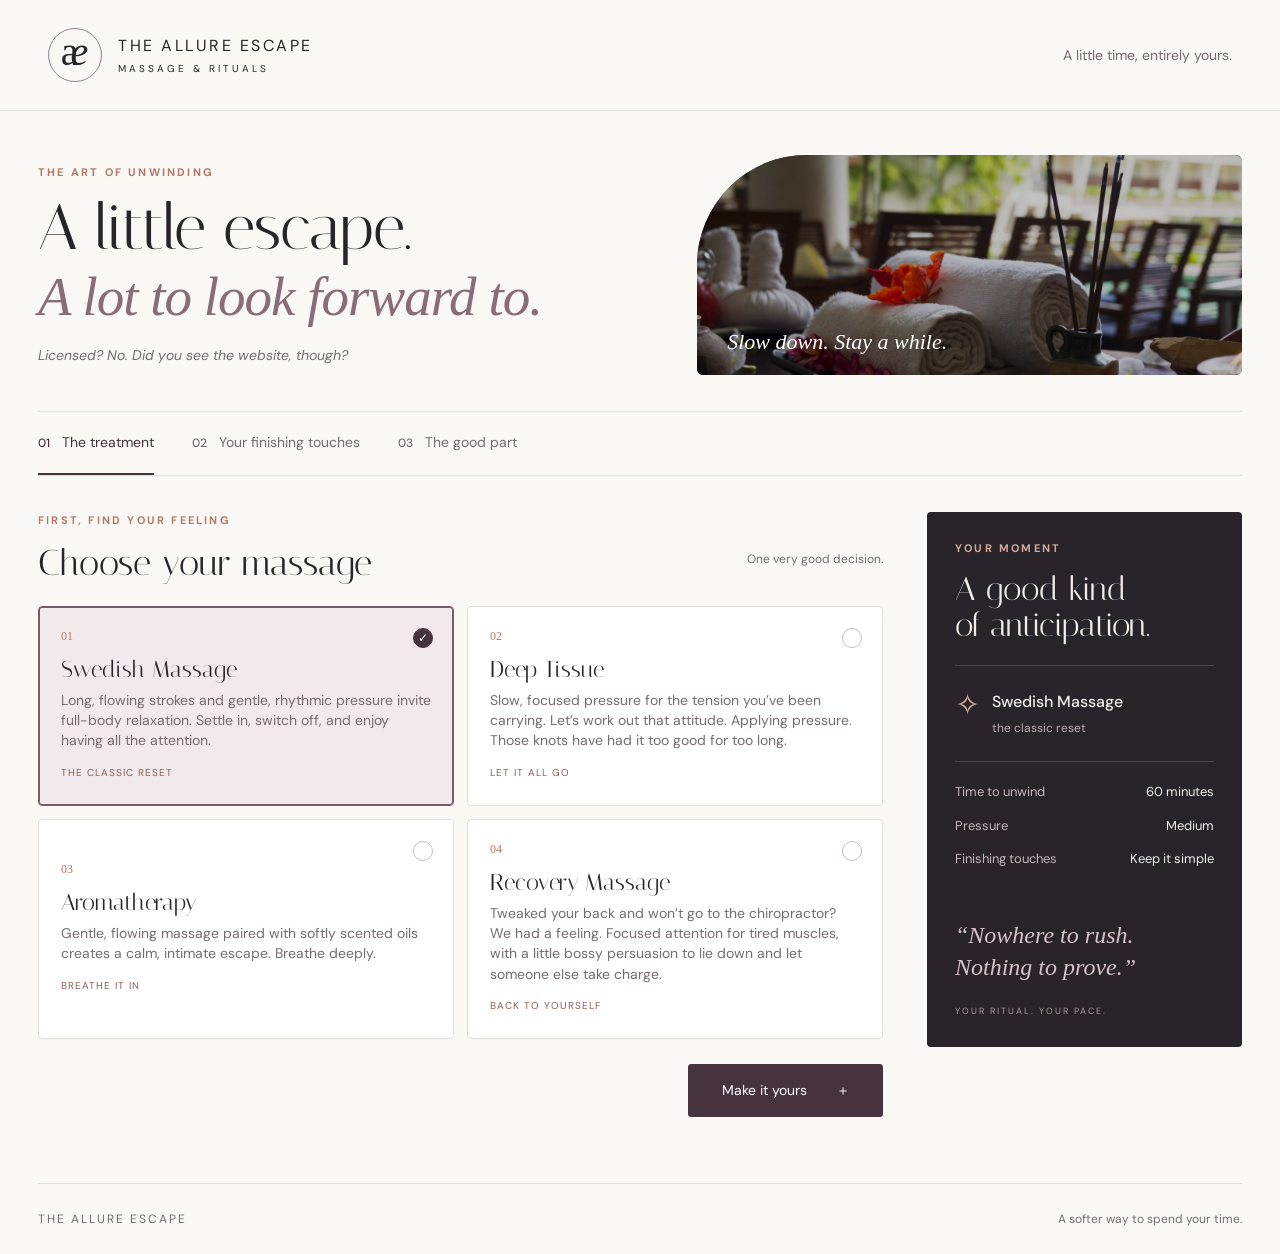
==== index.html @ 10256cab "Acknowledge date requests on-site after Web3Forms confirms delivery Co-Authored-By: Claude Opus 5.5 " ====
<!doctype html>
<html lang="en"><head><meta charset="utf-8"><meta name="viewport" content="width=device-width,initial-scale=1"><meta http-equiv="Content-Security-Policy" content="form-action https://api.web3forms.com; connect-src https://api.web3forms.com"><meta name="referrer" content="no-referrer"><meta name="theme-color" content="#272329"><title>The Allure Escape | Massage & Rituals</title><meta name="description" content="Create a massage ritual that feels like you. Choose your treatment, find your pressure, and set the mood."><link rel="stylesheet" href="style.css?v=date-request"></head>
<body><header><a class="brand" href="./" aria-label="The Allure Escape home"><span class="mark">a<span>e</span></span><span>THE ALLURE ESCAPE<small>MASSAGE & RITUALS</small></span></a><span class="header-note">A little time, entirely yours.</span></header>
<main><section class="intro"><div><p class="eyebrow">THE ART OF UNWINDING</p><h1>A little escape.<br><em>A lot to look forward to.</em></h1><p style="margin-top:14px;font-size:14px;font-style:italic;color:#766c70">Licensed? No. Did you see the website, though?</p></div><div class="photo"><img src="spa.jpg" alt="Rolled spa towels, incense and flowers in warm light"><span>Slow down. Stay a while.</span></div></section>
<nav class="steps" aria-label="Build your ritual"><button data-step="0" class="active"><b>01</b> The treatment</button><button data-step="1"><b>02</b> Your finishing touches</button><button data-step="2"><b>03</b> The good part</button></nav>
<div class="workspace"><div class="content"><section id="step0"><div class="section-top"><div><p class="eyebrow">FIRST, FIND YOUR FEELING</p><h2>Choose your massage</h2></div><span class="note">One very good decision.</span></div><div id="services" class="service-grid"></div></section>
<section id="step1" hidden><p class="eyebrow">MAKE IT YOURS</p><h2>Settle into your kind of calm.</h2><fieldset><legend>How long are we unwinding?</legend><div class="segments" id="durations"></div></fieldset><fieldset><legend>Find your pressure</legend><div class="segments" id="pressures"></div><p class="helper">Choose what feels comfortable. You can always ask for an adjustment.</p></fieldset><fieldset><legend>The finishing touches <small>Optional</small></legend><div id="extras" class="extras"></div></fieldset><div class="chemistry"><div class="chemistry-heading"><span class="sparkle">✧</span><div><p class="eyebrow">THE ALLURE OF CHEMISTRY</p><h3>Add a more personal touch.</h3></div></div><div id="flirty" class="extras"></div></div></section>
<section id="step2" hidden><p class="eyebrow">CONSIDER THIS YOUR EXHALE</p><h2>Your evening, beautifully arranged.</h2><p class="helper">Excellent taste. A suspicious amount of chemistry. Let’s get this on the calendar.</p><div id="review" class="review"></div><form id="request-form" class="request-form" autocomplete="off" action="https://api.web3forms.com/submit" method="POST">
<h3>A date to look forward to.</h3><p class="helper">Pick a day. Your shoulders have been carrying this relationship long enough.</p>
<p class="helper">Pick your date, add any special requests, and hit send. We’ll take it from there. Leave your email so we can confirm your date.</p>
<div class="form-grid">
<label>Your name <span class="optional">(optional)</span><input name="name" autocomplete="name" maxlength="100"></label>
<label>Email address<input type="email" name="email" autocomplete="email" maxlength="254" required></label>
<label>Preferred date<input id="preferred-date" type="date" name="preferred_date" required></label>
</div>
<label>Special requests <span class="optional">(optional)</span><textarea name="special_requests" rows="4" maxlength="2000" placeholder="Preferred time, favorite scent, music requests… or a convincing argument for extra attention."></textarea></label>
<p class="helper">Requests welcome. “Read my mind” is still not an available service. Please leave medical details out of this form.</p>
<p class="helper">One click away from making “I need a massage” a very compelling plan.</p><input type="hidden" name="massage" id="request-massage">
<input type="hidden" name="duration" id="request-duration">
<input type="hidden" name="pressure" id="request-pressure">
<input type="hidden" name="finishing_touches" id="request-extras">
<input type="hidden" name="subject" value="The Allure Escape — New date request">
<input type="hidden" name="access_key" value="5524de50-7ebb-43a4-b50e-8dee0c2b2579">
<input type="hidden" name="from_name" value="The Allure Escape">
<input type="hidden" name="redirect" value="https://bruzewayne02.github.io/the-allure-escape/thanks.html">
<input type="checkbox" name="botcheck" style="display:none" tabindex="-1" aria-hidden="true">
<button class="primary" type="submit" id="send-request" disabled>Send my request</button><noscript><p>Please enable JavaScript to prepare your request. Nothing is submitted from this form.</p></noscript>
<p class="helper"><strong>Your plans aren’t for the public guestbook.</strong> Your request is emailed to allure@stoneoakone.com through Web3Forms, not posted on this website. Web3Forms and email providers process your details to deliver the message; Web3Forms may also retain submissions under its privacy policy.</p>
<p id="request-status" role="status"></p>
</form><button id="copy" class="primary">Copy my selections</button><p id="copy-status" role="status"></p><button id="reset" class="text-button">Start a fresh ritual</button></section>
<div class="navigation"><button id="back" class="text-button" hidden>Back</button><button id="next" class="primary">Make it yours <span>＋</span></button></div></div>
<aside><p class="eyebrow">YOUR MOMENT</p><h2>A good kind<br>of anticipation.</h2><div class="summary-service"><span class="tiny-flower">✧</span><div><h3 id="summary-name"></h3><p id="summary-description"></p></div></div><dl><div><dt>Time to unwind</dt><dd id="summary-duration"></dd></div><div><dt>Pressure</dt><dd id="summary-pressure"></dd></div><div><dt>Finishing touches</dt><dd id="summary-extras"></dd></div></dl><div id="summary-tags" class="tags"></div><p class="aside-quote">“Nowhere to rush.<br>Nothing to prove.”</p><p class="small-note">YOUR RITUAL. YOUR PACE.</p></aside></div></main><footer><span>THE ALLURE ESCAPE</span><span>A softer way to spend your time.</span></footer><script src="app.js?v=web3forms-ack-20260929"></script></body></html>
---- style.css ----
@import url('https://fonts.googleapis.com/css2?family=DM+Sans:wght@400;500;600;700&family=Italiana&display=swap');
:root{--ink:#29232a;--muted:#766c70;--paper:#faf8f5;--line:#e3deda;--plum:#47333e;--accent:#b17a67}*{box-sizing:border-box}body{margin:0;background:var(--paper);color:var(--ink);font-family:'DM Sans',sans-serif;font-size:16px;line-height:1.5}button,a{-webkit-tap-highlight-color:transparent}button{font:inherit;cursor:pointer}button:focus-visible,a:focus-visible{outline:3px solid #ae7259;outline-offset:4px}header{max-width:1300px;padding:28px 48px;margin:auto;display:flex;justify-content:space-between;align-items:center;border-bottom:1px solid var(--line)}.brand{display:flex;gap:16px;align-items:center;color:var(--ink);text-decoration:none;letter-spacing:2.5px;font-size:16px}.brand small{display:block;font-size:10px;letter-spacing:3px;margin-top:3px}.mark{font:40px Georgia;border:1px solid #97818b;border-radius:50%;height:54px;width:54px;text-align:center;line-height:46px;letter-spacing:-8px;padding-right:9px}.mark span{font-style:italic}.header-note{font-size:14px;color:var(--muted)}main{max-width:1204px;margin:auto}.intro{display:grid;grid-template-columns:1.1fr 1fr;gap:60px;padding:44px 0 36px;align-items:center}.eyebrow{font-size:11px;letter-spacing:2.2px;font-weight:700;margin:0 0 14px;color:var(--accent)}h1{font-family:'Italiana',Georgia,serif;font-size:64px;line-height:1.03;font-weight:400;letter-spacing:-1px;margin:0 0 18px}h1 em{font-family:Georgia,serif;font-weight:400;font-size:.86em;color:#886d77}h2{font:36px/1.15 'Italiana',Georgia,serif;margin:0 0 22px}h3{font-size:17px;font-weight:500;margin:0 0 6px}.intro p:last-child{margin:0;color:var(--muted)}.photo{height:220px;overflow:hidden;position:relative;border-radius:110px 6px 6px 6px;background:#51453e}.photo img{width:100%;height:100%;object-fit:cover;filter:brightness(.76)}.photo span{position:absolute;bottom:20px;left:30px;color:white;font:italic 22px Georgia}.steps{display:flex;border-block:1px solid var(--line);margin-bottom:36px;gap:38px}.steps button{padding:20px 0;border:0;border-bottom:2px solid transparent;background:none;color:var(--muted);font-size:14px}.steps b{font-size:12px;margin-right:8px;font-weight:500}.steps button.active{border-color:var(--plum);color:var(--plum)}.workspace{display:grid;grid-template-columns:minmax(0,1fr) 315px;gap:44px;align-items:start}.section-top{display:flex;justify-content:space-between;align-items:center}.section-top .note{font-size:12px;color:var(--muted)}.service-grid{display:grid;grid-template-columns:1fr 1fr;gap:13px}.service{background:white;border:1px solid var(--line);padding:22px;text-align:left;border-radius:4px;position:relative;transition:all .18s;color:var(--ink);min-height:165px}.service:hover{border-color:#a88a94;transform:translateY(-2px)}.service.selected{background:#f1e9ec;border-color:#795b6b;box-shadow:inset 0 0 0 1px #795b6b}.service .number{font:12px Georgia;color:var(--accent);display:block;margin-bottom:12px}.service .check{position:absolute;top:21px;right:20px;border:1px solid #c8bcc2;border-radius:100%;height:20px;width:20px;text-align:center;font-size:12px;line-height:19px}.service.selected .check{background:var(--plum);border-color:var(--plum);color:white}.service h3{font:23px 'Italiana',Georgia,serif;margin-bottom:7px}.service p{font-size:14px;line-height:1.45;color:var(--muted);margin:0}.service .tag{display:inline-block;font-size:10px;letter-spacing:1px;margin-top:14px;color:#876052}.navigation{display:flex;justify-content:flex-end;align-items:center;gap:24px;margin:25px 0 40px}.primary{border:1px solid var(--plum);background:var(--plum);color:white;border-radius:3px;padding:15px 24px;font-size:14px;min-width:195px}.primary:hover{background:#654654}.primary span{margin-left:25px}.text-button{border:0;background:none;color:var(--plum);padding:12px 0;font-size:14px;text-decoration:underline;text-underline-offset:4px}aside{padding:28px;background:#29232a;color:#f4ece8;border-radius:4px;position:sticky;top:24px}aside h2{font-size:33px;line-height:1.1}aside .eyebrow{color:#d5aa98}aside .summary-service{display:flex;gap:12px;padding:24px 0;border-block:1px solid #51454d}aside .summary-service h3{font-size:16px}aside .summary-service p{font-size:12px;color:#bdafb7;margin:0}.tiny-flower{font-size:30px;color:#d4ac9a;line-height:1}.summary-service h3{margin:0 0 5px}dl{font-size:13px;margin:20px 0}dl div{display:flex;justify-content:space-between;gap:16px;margin:14px 0}dt{color:#c4b5be}dd{text-align:right;margin:0}.tags{display:flex;flex-wrap:wrap;gap:6px}.tags span{padding:5px 8px;border:1px solid #594751;border-radius:3px;font-size:11px;color:#ead1c5}.aside-quote{font:italic 24px/1.35 Georgia;color:#d8c2cb;margin:30px 0 22px}.small-note{font-size:9px;letter-spacing:2px;color:#ad99a5;margin:0}footer{max-width:1204px;border-top:1px solid var(--line);padding:26px 0;margin:26px auto 0;display:flex;justify-content:space-between;color:var(--muted);font-size:12px}footer span:first-child{letter-spacing:2px}fieldset{border:0;margin:27px 0;padding:0}legend{font-size:16px;margin-bottom:12px;font-weight:500}legend small{font-weight:400;color:var(--muted);margin-left:8px;font-size:12px}.segments{display:flex;gap:9px}.segments button{flex:1;border:1px solid var(--line);background:white;border-radius:3px;padding:13px 10px;color:var(--ink);font-size:14px}.segments button.selected{background:#eee5e9;border-color:#795b6b;color:var(--plum)}.helper{font-size:13px;color:var(--muted);line-height:1.5}.extras{display:grid;grid-template-columns:1fr 1fr;gap:10px}.extra{display:flex;align-items:start;gap:10px;text-align:left;padding:14px;background:white;border:1px solid var(--line);border-radius:3px;color:var(--ink)}.extra.selected{background:#f3e9e8;border-color:#9d757f}.extra i{font-style:normal;color:var(--plum);font-size:20px;line-height:1.2;min-width:17px}.extra strong{font-size:14px;font-weight:500;display:block}.extra small{display:block;color:var(--muted);font-size:12px;line-height:1.4;margin-top:4px}.chemistry{border-top:1px solid var(--line);padding-top:27px;margin-top:30px}.chemistry-heading{display:flex;gap:15px;align-items:center}.chemistry-heading .eyebrow{margin:0 0 5px}.sparkle{font-size:36px;color:#9d667c}.chemistry h3{font:25px 'Italiana',Georgia,serif}.review{border:1px solid var(--line);background:white;padding:28px;margin:24px 0}.review .hero-name{font:36px 'Italiana',Georgia,serif;margin:8px 0}.review dl{font-size:15px}.review dt{color:var(--muted)}.review ul{list-style:none;padding:0;margin-bottom:0}.review li{padding:8px 0;font-size:14px;border-top:1px solid var(--line)}.review-note{font-size:13px;color:var(--muted)}#copy-status{font-size:13px;color:var(--plum);min-height:20px}#reset{display:block}[hidden]{display:none!important}@media(max-width:1250px){main,footer{margin-left:36px;margin-right:36px}}@media(max-width:850px){.workspace{grid-template-columns:minmax(0,1fr) 260px;gap:24px}.intro{gap:28px}h1{font-size:52px}.service{padding:18px}.section-top .note{display:none}.steps{gap:25px}.extras{grid-template-columns:1fr}}@media(max-width:650px){header{padding:20px}.header-note{display:none}main,footer{margin-left:20px;margin-right:20px}.intro{padding:30px 0;grid-template-columns:1fr;gap:22px}h1{font-size:50px}.photo{height:145px;border-radius:70px 3px 3px 3px}.photo span{font-size:19px}.workspace{display:flex;flex-direction:column;gap:12px}.content{width:100%}aside{position:static;width:100%;padding:24px}aside h2 br{display:none}.aside-quote,.small-note{display:none}.steps{gap:0;justify-content:space-between;margin-bottom:28px}.steps button{font-size:12px;max-width:33%;padding:15px 5px;text-align:left}.steps b{display:block}.service-grid{gap:10px}.service{padding:17px 15px;min-height:177px}.service h3{font-size:22px}.service p{font-size:13px}.service .check{right:14px;top:16px}.service .tag{font-size:9px}h2{font-size:32px}.section-top .eyebrow{font-size:10px}.extras{grid-template-columns:1fr 1fr}.extra{padding:12px 10px}.extra strong{font-size:13px}.extra small{font-size:12px}.navigation{margin-bottom:20px}.summary-service{padding:15px 0!important}footer{font-size:10px;gap:25px}.review{padding:20px}}@media(prefers-reduced-motion:reduce){*{transition:none!important}}

/* Date requests */
.request-form{border-top:1px solid var(--line);margin:28px 0;padding-top:26px}
.request-form h3{font:28px/1.2 'Italiana',Georgia,serif}
.form-grid{display:grid;grid-template-columns:1fr 1fr;gap:18px;margin:24px 0 18px}
.request-form label{display:block;font-size:14px;font-weight:500}
.request-form input,.request-form textarea{display:block;width:100%;min-width:0;margin:8px 0 0;padding:13px 12px;border:1px solid #b9abb1;border-radius:3px;background:white;color:var(--ink);font:16px/1.4 'DM Sans',sans-serif}
.request-form textarea{resize:vertical}
.request-form input:focus,.request-form textarea:focus{outline:2px solid #795b6b;outline-offset:2px}
.optional{font-weight:400;color:var(--muted)}
.honeypot{position:absolute;left:-10000px;width:1px;height:1px;overflow:hidden}
.request-form .primary{margin-top:15px}
#step2>#copy{background:transparent;color:var(--plum)}
.confirmation{max-width:700px;margin:70px auto;padding:45px;border:1px solid var(--line);background:white}
.confirmation h1{font-size:48px}
.confirmation .primary{display:inline-block;text-decoration:none;text-align:center;margin-top:20px}
@media(max-width:650px){.form-grid{grid-template-columns:1fr}.confirmation{margin:35px 20px;padding:25px}.confirmation h1{font-size:38px}.intro h1{font-size:43px}}
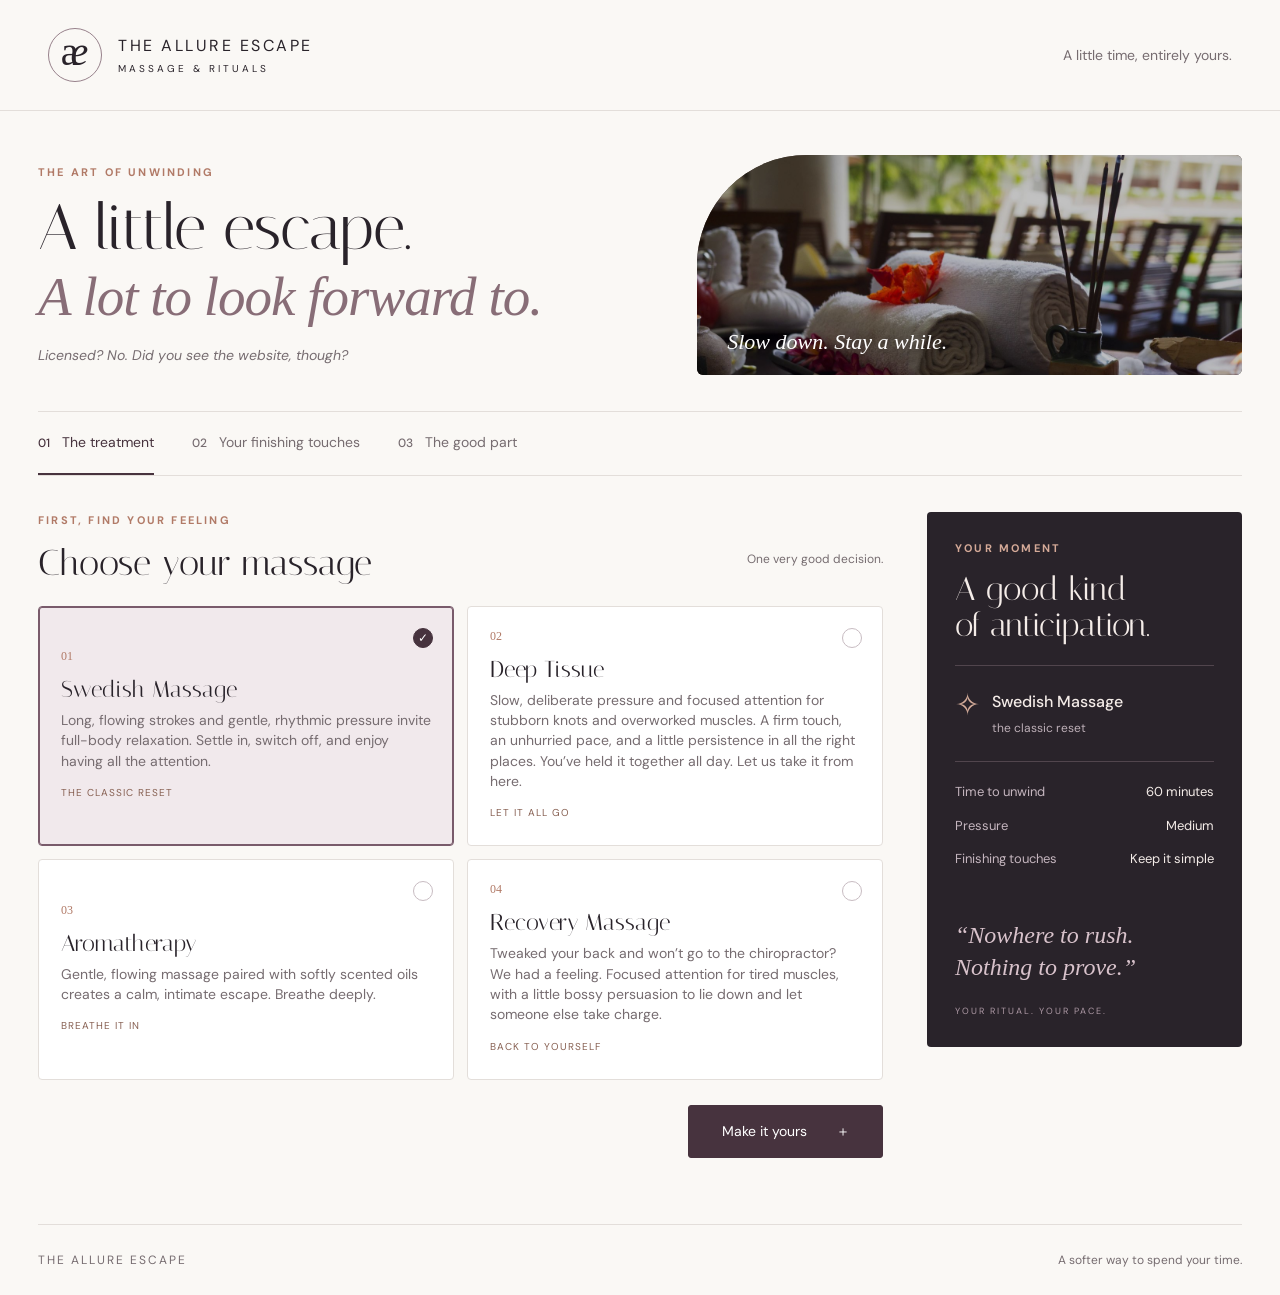
==== commit 7d228243: "Promote The Allure of Chemistry to section heading" ====
--- a/index.html
+++ b/index.html
@@ -4,17 +4,17 @@
 <main><section class="intro"><div><p class="eyebrow">THE ART OF UNWINDING</p><h1>A little escape.<br><em>A lot to look forward to.</em></h1><p style="margin-top:14px;font-size:14px;font-style:italic;color:#766c70">Licensed? No. Did you see the website, though?</p></div><div class="photo"><img src="spa.jpg" alt="Rolled spa towels, incense and flowers in warm light"><span>Slow down. Stay a while.</span></div></section>
 <nav class="steps" aria-label="Build your ritual"><button data-step="0" class="active"><b>01</b> The treatment</button><button data-step="1"><b>02</b> Your finishing touches</button><button data-step="2"><b>03</b> The good part</button></nav>
 <div class="workspace"><div class="content"><section id="step0"><div class="section-top"><div><p class="eyebrow">FIRST, FIND YOUR FEELING</p><h2>Choose your massage</h2></div><span class="note">One very good decision.</span></div><div id="services" class="service-grid"></div></section>
-<section id="step1" hidden><p class="eyebrow">MAKE IT YOURS</p><h2>Settle into your kind of calm.</h2><fieldset><legend>How long are we unwinding?</legend><div class="segments" id="durations"></div></fieldset><fieldset><legend>Find your pressure</legend><div class="segments" id="pressures"></div><p class="helper">Choose what feels comfortable. You can always ask for an adjustment.</p></fieldset><fieldset><legend>The finishing touches <small>Optional</small></legend><div id="extras" class="extras"></div></fieldset><div class="chemistry"><div class="chemistry-heading"><span class="sparkle">✧</span><div><p class="eyebrow">THE ALLURE OF CHEMISTRY</p><h3>Add a more personal touch.</h3></div></div><div id="flirty" class="extras"></div></div></section>
+<section id="step1" hidden><p class="eyebrow">MAKE IT YOURS</p><h2>Settle into your kind of calm.</h2><fieldset><legend>How long are we unwinding?</legend><div class="segments" id="durations"></div></fieldset><fieldset><legend>Find your pressure</legend><div class="segments" id="pressures"></div><p class="helper">Choose what feels comfortable. You can always ask for an adjustment.</p></fieldset><fieldset><legend>The finishing touches <small>Optional</small></legend><div id="extras" class="extras"></div><p class="helper"><em>Or leave it to our judgment. You’re in good hands.</em></p></fieldset><div class="chemistry"><div class="chemistry-heading"><span class="sparkle">✧</span><div><h3>The Allure of Chemistry</h3></div></div><div id="flirty" class="extras"></div></div></section>
 <section id="step2" hidden><p class="eyebrow">CONSIDER THIS YOUR EXHALE</p><h2>Your evening, beautifully arranged.</h2><p class="helper">Excellent taste. A suspicious amount of chemistry. Let’s get this on the calendar.</p><div id="review" class="review"></div><form id="request-form" class="request-form" autocomplete="off" action="https://api.web3forms.com/submit" method="POST">
 <h3>A date to look forward to.</h3><p class="helper">Pick a day. Your shoulders have been carrying this relationship long enough.</p>
-<p class="helper">Pick your date, add any special requests, and hit send. We’ll take it from there. Leave your email so we can confirm your date.</p>
+<p class="helper">Pick your date, leave your email, and hit send. We’ll take care of the details—and give you something to look forward to.</p>
 <div class="form-grid">
 <label>Your name <span class="optional">(optional)</span><input name="name" autocomplete="name" maxlength="100"></label>
 <label>Email address<input type="email" name="email" autocomplete="email" maxlength="254" required></label>
 <label>Preferred date<input id="preferred-date" type="date" name="preferred_date" required></label>
 </div>
-<label>Special requests <span class="optional">(optional)</span><textarea name="special_requests" rows="4" maxlength="2000" placeholder="Preferred time, favorite scent, music requests… or a convincing argument for extra attention."></textarea></label>
-<p class="helper">Requests welcome. “Read my mind” is still not an available service. Please leave medical details out of this form.</p>
+<label>Special requests <span class="optional">(optional)</span><textarea name="special_requests" rows="4" maxlength="2000" placeholder="A preferred time, a favorite scent… or simply “I trust your judgment.”"></textarea></label>
+<p class="helper">We’re willing to accommodate <em>almost</em> anything.</p><p class="helper">Please leave medical details out of this form.</p>
 <p class="helper">One click away from making “I need a massage” a very compelling plan.</p><input type="hidden" name="massage" id="request-massage">
 <input type="hidden" name="duration" id="request-duration">
 <input type="hidden" name="pressure" id="request-pressure">
@@ -24,10 +24,10 @@
 <input type="hidden" name="from_name" value="The Allure Escape">
 <input type="hidden" name="redirect" value="https://bruzewayne02.github.io/the-allure-escape/thanks.html">
 <input type="checkbox" name="botcheck" style="display:none" tabindex="-1" aria-hidden="true">
-<button class="primary" type="submit" id="send-request" disabled>Send my request</button><noscript><p>Please enable JavaScript to prepare your request. Nothing is submitted from this form.</p></noscript>
+<button class="primary" type="submit" id="send-request" disabled>Send my request</button><noscript><p>Please enable JavaScript to send your request.</p></noscript>
 <p class="helper"><strong>Your plans aren’t for the public guestbook.</strong> Your request is emailed to allure@stoneoakone.com through Web3Forms, not posted on this website. Web3Forms and email providers process your details to deliver the message; Web3Forms may also retain submissions under its privacy policy.</p>
 <p id="request-status" role="status"></p>
 </form><button id="copy" class="primary">Copy my selections</button><p id="copy-status" role="status"></p><button id="reset" class="text-button">Start a fresh ritual</button></section>
 <div class="navigation"><button id="back" class="text-button" hidden>Back</button><button id="next" class="primary">Make it yours <span>＋</span></button></div></div>
-<aside><p class="eyebrow">YOUR MOMENT</p><h2>A good kind<br>of anticipation.</h2><div class="summary-service"><span class="tiny-flower">✧</span><div><h3 id="summary-name"></h3><p id="summary-description"></p></div></div><dl><div><dt>Time to unwind</dt><dd id="summary-duration"></dd></div><div><dt>Pressure</dt><dd id="summary-pressure"></dd></div><div><dt>Finishing touches</dt><dd id="summary-extras"></dd></div></dl><div id="summary-tags" class="tags"></div><p class="aside-quote">“Nowhere to rush.<br>Nothing to prove.”</p><p class="small-note">YOUR RITUAL. YOUR PACE.</p></aside></div></main><footer><span>THE ALLURE ESCAPE</span><span>A softer way to spend your time.</span></footer><script src="app.js?v=web3forms-ack-20260929"></script></body></html>
+<aside><p class="eyebrow">YOUR MOMENT</p><h2>A good kind<br>of anticipation.</h2><div class="summary-service"><span class="tiny-flower">✧</span><div><h3 id="summary-name"></h3><p id="summary-description"></p></div></div><dl><div><dt>Time to unwind</dt><dd id="summary-duration"></dd></div><div><dt>Pressure</dt><dd id="summary-pressure"></dd></div><div><dt>Finishing touches</dt><dd id="summary-extras"></dd></div></dl><div id="summary-tags" class="tags"></div><p class="aside-quote">“Nowhere to rush.<br>Nothing to prove.”</p><p class="small-note">YOUR RITUAL. YOUR PACE.</p></aside></div></main><footer><span>THE ALLURE ESCAPE</span><span>A softer way to spend your time.</span></footer><script src="app.js?v=allure-confidence-20260930"></script></body></html>
 
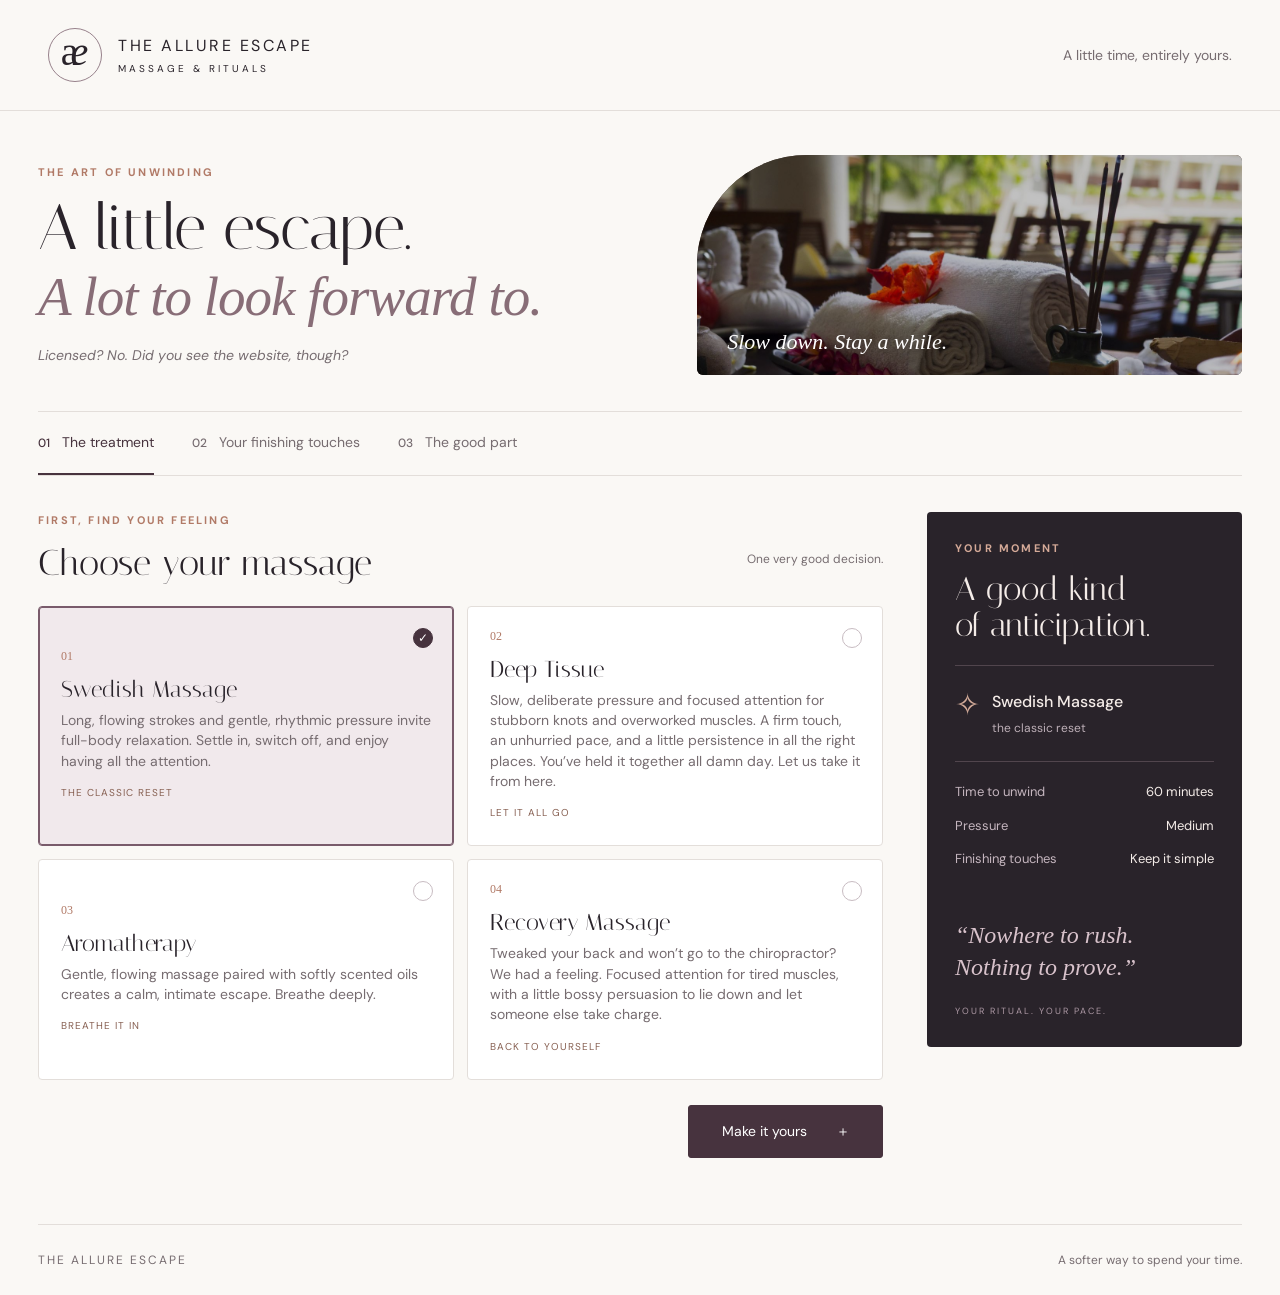
==== commit b9b8b581: "Add a light swear to final page introduction" ====
--- a/index.html
+++ b/index.html
@@ -5,7 +5,7 @@
 <nav class="steps" aria-label="Build your ritual"><button data-step="0" class="active"><b>01</b> The treatment</button><button data-step="1"><b>02</b> Your finishing touches</button><button data-step="2"><b>03</b> The good part</button></nav>
 <div class="workspace"><div class="content"><section id="step0"><div class="section-top"><div><p class="eyebrow">FIRST, FIND YOUR FEELING</p><h2>Choose your massage</h2></div><span class="note">One very good decision.</span></div><div id="services" class="service-grid"></div></section>
 <section id="step1" hidden><p class="eyebrow">MAKE IT YOURS</p><h2>Settle into your kind of calm.</h2><fieldset><legend>How long are we unwinding?</legend><div class="segments" id="durations"></div></fieldset><fieldset><legend>Find your pressure</legend><div class="segments" id="pressures"></div><p class="helper">Choose what feels comfortable. You can always ask for an adjustment.</p></fieldset><fieldset><legend>The finishing touches <small>Optional</small></legend><div id="extras" class="extras"></div><p class="helper"><em>Or leave it to our judgment. You’re in good hands.</em></p></fieldset><div class="chemistry"><div class="chemistry-heading"><span class="sparkle">✧</span><div><h3>The Allure of Chemistry</h3></div></div><div id="flirty" class="extras"></div></div></section>
-<section id="step2" hidden><p class="eyebrow">CONSIDER THIS YOUR EXHALE</p><h2>Your evening, beautifully arranged.</h2><p class="helper">Excellent taste. A suspicious amount of chemistry. Let’s get this on the calendar.</p><div id="review" class="review"></div><form id="request-form" class="request-form" autocomplete="off" action="https://api.web3forms.com/submit" method="POST">
+<section id="step2" hidden><p class="eyebrow">CONSIDER THIS YOUR EXHALE</p><h2>Your evening, beautifully arranged.</h2><p class="helper">Excellent taste. A hell of a lot of chemistry. Let’s get this on the calendar.</p><div id="review" class="review"></div><form id="request-form" class="request-form" autocomplete="off" action="https://api.web3forms.com/submit" method="POST">
 <h3>A date to look forward to.</h3><p class="helper">Pick a day. Your shoulders have been carrying this relationship long enough.</p>
 <p class="helper">Pick your date, leave your email, and hit send. We’ll take care of the details—and give you something to look forward to.</p>
 <div class="form-grid">
@@ -29,5 +29,5 @@
 <p id="request-status" role="status"></p>
 </form><button id="copy" class="primary">Copy my selections</button><p id="copy-status" role="status"></p><button id="reset" class="text-button">Start a fresh ritual</button></section>
 <div class="navigation"><button id="back" class="text-button" hidden>Back</button><button id="next" class="primary">Make it yours <span>＋</span></button></div></div>
-<aside><p class="eyebrow">YOUR MOMENT</p><h2>A good kind<br>of anticipation.</h2><div class="summary-service"><span class="tiny-flower">✧</span><div><h3 id="summary-name"></h3><p id="summary-description"></p></div></div><dl><div><dt>Time to unwind</dt><dd id="summary-duration"></dd></div><div><dt>Pressure</dt><dd id="summary-pressure"></dd></div><div><dt>Finishing touches</dt><dd id="summary-extras"></dd></div></dl><div id="summary-tags" class="tags"></div><p class="aside-quote">“Nowhere to rush.<br>Nothing to prove.”</p><p class="small-note">YOUR RITUAL. YOUR PACE.</p></aside></div></main><footer><span>THE ALLURE ESCAPE</span><span>A softer way to spend your time.</span></footer><script src="app.js?v=allure-confidence-20260930"></script></body></html>
+<aside><p class="eyebrow">YOUR MOMENT</p><h2>A good kind<br>of anticipation.</h2><div class="summary-service"><span class="tiny-flower">✧</span><div><h3 id="summary-name"></h3><p id="summary-description"></p></div></div><dl><div><dt>Time to unwind</dt><dd id="summary-duration"></dd></div><div><dt>Pressure</dt><dd id="summary-pressure"></dd></div><div><dt>Finishing touches</dt><dd id="summary-extras"></dd></div></dl><div id="summary-tags" class="tags"></div><p class="aside-quote">“Nowhere to rush.<br>Nothing to prove.”</p><p class="small-note">YOUR RITUAL. YOUR PACE.</p></aside></div></main><footer><span>THE ALLURE ESCAPE</span><span>A softer way to spend your time.</span></footer><script src="app.js?v=allure-humor-20260930"></script></body></html>
 
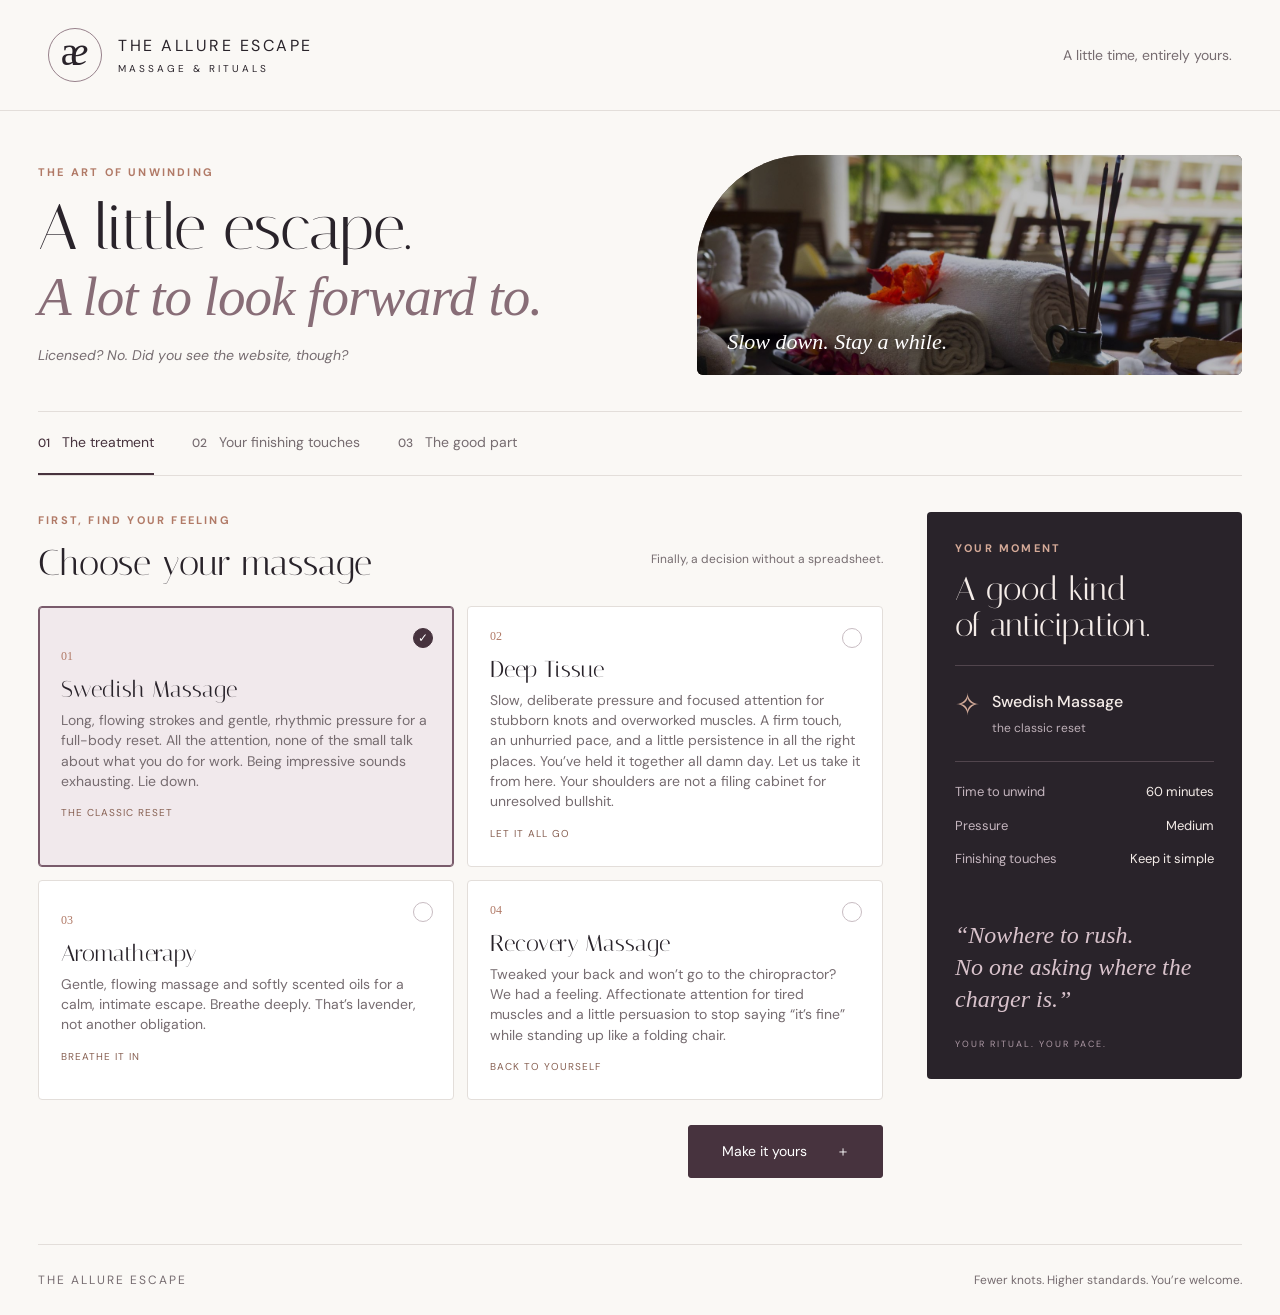
==== commit 12a89746: "Strengthen Allure comedy while preserving layout and booking flow" ====
--- a/index.html
+++ b/index.html
@@ -3,10 +3,10 @@
 <body><header><a class="brand" href="./" aria-label="The Allure Escape home"><span class="mark">a<span>e</span></span><span>THE ALLURE ESCAPE<small>MASSAGE & RITUALS</small></span></a><span class="header-note">A little time, entirely yours.</span></header>
 <main><section class="intro"><div><p class="eyebrow">THE ART OF UNWINDING</p><h1>A little escape.<br><em>A lot to look forward to.</em></h1><p style="margin-top:14px;font-size:14px;font-style:italic;color:#766c70">Licensed? No. Did you see the website, though?</p></div><div class="photo"><img src="spa.jpg" alt="Rolled spa towels, incense and flowers in warm light"><span>Slow down. Stay a while.</span></div></section>
 <nav class="steps" aria-label="Build your ritual"><button data-step="0" class="active"><b>01</b> The treatment</button><button data-step="1"><b>02</b> Your finishing touches</button><button data-step="2"><b>03</b> The good part</button></nav>
-<div class="workspace"><div class="content"><section id="step0"><div class="section-top"><div><p class="eyebrow">FIRST, FIND YOUR FEELING</p><h2>Choose your massage</h2></div><span class="note">One very good decision.</span></div><div id="services" class="service-grid"></div></section>
-<section id="step1" hidden><p class="eyebrow">MAKE IT YOURS</p><h2>Settle into your kind of calm.</h2><fieldset><legend>How long are we unwinding?</legend><div class="segments" id="durations"></div></fieldset><fieldset><legend>Find your pressure</legend><div class="segments" id="pressures"></div><p class="helper">Choose what feels comfortable. You can always ask for an adjustment.</p></fieldset><fieldset><legend>The finishing touches <small>Optional</small></legend><div id="extras" class="extras"></div><p class="helper"><em>Or leave it to our judgment. You’re in good hands.</em></p></fieldset><div class="chemistry"><div class="chemistry-heading"><span class="sparkle">✧</span><div><h3>The Allure of Chemistry</h3></div></div><div id="flirty" class="extras"></div></div></section>
-<section id="step2" hidden><p class="eyebrow">CONSIDER THIS YOUR EXHALE</p><h2>Your evening, beautifully arranged.</h2><p class="helper">Excellent taste. A hell of a lot of chemistry. Let’s get this on the calendar.</p><div id="review" class="review"></div><form id="request-form" class="request-form" autocomplete="off" action="https://api.web3forms.com/submit" method="POST">
-<h3>A date to look forward to.</h3><p class="helper">Pick a day. Your shoulders have been carrying this relationship long enough.</p>
+<div class="workspace"><div class="content"><section id="step0"><div class="section-top"><div><p class="eyebrow">FIRST, FIND YOUR FEELING</p><h2>Choose your massage</h2></div><span class="note">Finally, a decision without a spreadsheet.</span></div><div id="services" class="service-grid"></div></section>
+<section id="step1" hidden><p class="eyebrow">MAKE IT YOURS</p><h2>Get comfortable. Aggressively unproductive looks good on you.</h2><fieldset><legend>How long are we unwinding?</legend><div class="segments" id="durations"></div></fieldset><fieldset><legend>Find your pressure</legend><div class="segments" id="pressures"></div><p class="helper">Choose what feels comfortable. You can always ask for an adjustment. This is a massage, not an audition for being tough.</p></fieldset><fieldset><legend>The finishing touches <small>Optional</small></legend><div id="extras" class="extras"></div><p class="helper"><em>Or leave it to our judgment. You’re in good hands.</em></p></fieldset><div class="chemistry"><div class="chemistry-heading"><span class="sparkle">✧</span><div><h3>The Allure of Chemistry</h3></div></div><div id="flirty" class="extras"></div></div></section>
+<section id="step2" hidden><p class="eyebrow">CONSIDER THIS YOUR EXHALE</p><h2>Your evening, beautifully arranged.</h2><p class="helper">Excellent taste. A hell of a lot of chemistry. Finally, something on your calendar that won’t ask for a status update.</p><div id="review" class="review"></div><form id="request-form" class="request-form" autocomplete="off" action="https://api.web3forms.com/submit" method="POST">
+<h3>A date to look forward to.</h3><p class="helper">Pick a day. “We should do this sometime” has had a very long and unproductive career.</p>
 <p class="helper">Pick your date, leave your email, and hit send. We’ll take care of the details—and give you something to look forward to.</p>
 <div class="form-grid">
 <label>Your name <span class="optional">(optional)</span><input name="name" autocomplete="name" maxlength="100"></label>
@@ -15,7 +15,7 @@
 </div>
 <label>Special requests <span class="optional">(optional)</span><textarea name="special_requests" rows="4" maxlength="2000" placeholder="A preferred time, a favorite scent… or simply “I trust your judgment.”"></textarea></label>
 <p class="helper">We’re willing to accommodate <em>almost</em> anything.</p><p class="helper">Please leave medical details out of this form.</p>
-<p class="helper">One click away from making “I need a massage” a very compelling plan.</p><input type="hidden" name="massage" id="request-massage">
+<p class="helper">One click away from having plans you won’t secretly hope get canceled.</p><input type="hidden" name="massage" id="request-massage">
 <input type="hidden" name="duration" id="request-duration">
 <input type="hidden" name="pressure" id="request-pressure">
 <input type="hidden" name="finishing_touches" id="request-extras">
@@ -29,5 +29,5 @@
 <p id="request-status" role="status"></p>
 </form><button id="copy" class="primary">Copy my selections</button><p id="copy-status" role="status"></p><button id="reset" class="text-button">Start a fresh ritual</button></section>
 <div class="navigation"><button id="back" class="text-button" hidden>Back</button><button id="next" class="primary">Make it yours <span>＋</span></button></div></div>
-<aside><p class="eyebrow">YOUR MOMENT</p><h2>A good kind<br>of anticipation.</h2><div class="summary-service"><span class="tiny-flower">✧</span><div><h3 id="summary-name"></h3><p id="summary-description"></p></div></div><dl><div><dt>Time to unwind</dt><dd id="summary-duration"></dd></div><div><dt>Pressure</dt><dd id="summary-pressure"></dd></div><div><dt>Finishing touches</dt><dd id="summary-extras"></dd></div></dl><div id="summary-tags" class="tags"></div><p class="aside-quote">“Nowhere to rush.<br>Nothing to prove.”</p><p class="small-note">YOUR RITUAL. YOUR PACE.</p></aside></div></main><footer><span>THE ALLURE ESCAPE</span><span>A softer way to spend your time.</span></footer><script src="app.js?v=allure-humor-20260930"></script></body></html>
+<aside><p class="eyebrow">YOUR MOMENT</p><h2>A good kind<br>of anticipation.</h2><div class="summary-service"><span class="tiny-flower">✧</span><div><h3 id="summary-name"></h3><p id="summary-description"></p></div></div><dl><div><dt>Time to unwind</dt><dd id="summary-duration"></dd></div><div><dt>Pressure</dt><dd id="summary-pressure"></dd></div><div><dt>Finishing touches</dt><dd id="summary-extras"></dd></div></dl><div id="summary-tags" class="tags"></div><p class="aside-quote">“Nowhere to rush.<br>No one asking where the charger is.”</p><p class="small-note">YOUR RITUAL. YOUR PACE.</p></aside></div></main><footer><span>THE ALLURE ESCAPE</span><span>Fewer knots. Higher standards. You’re welcome.</span></footer><script src="app.js?v=allure-comedy-20260930"></script></body></html>
 
